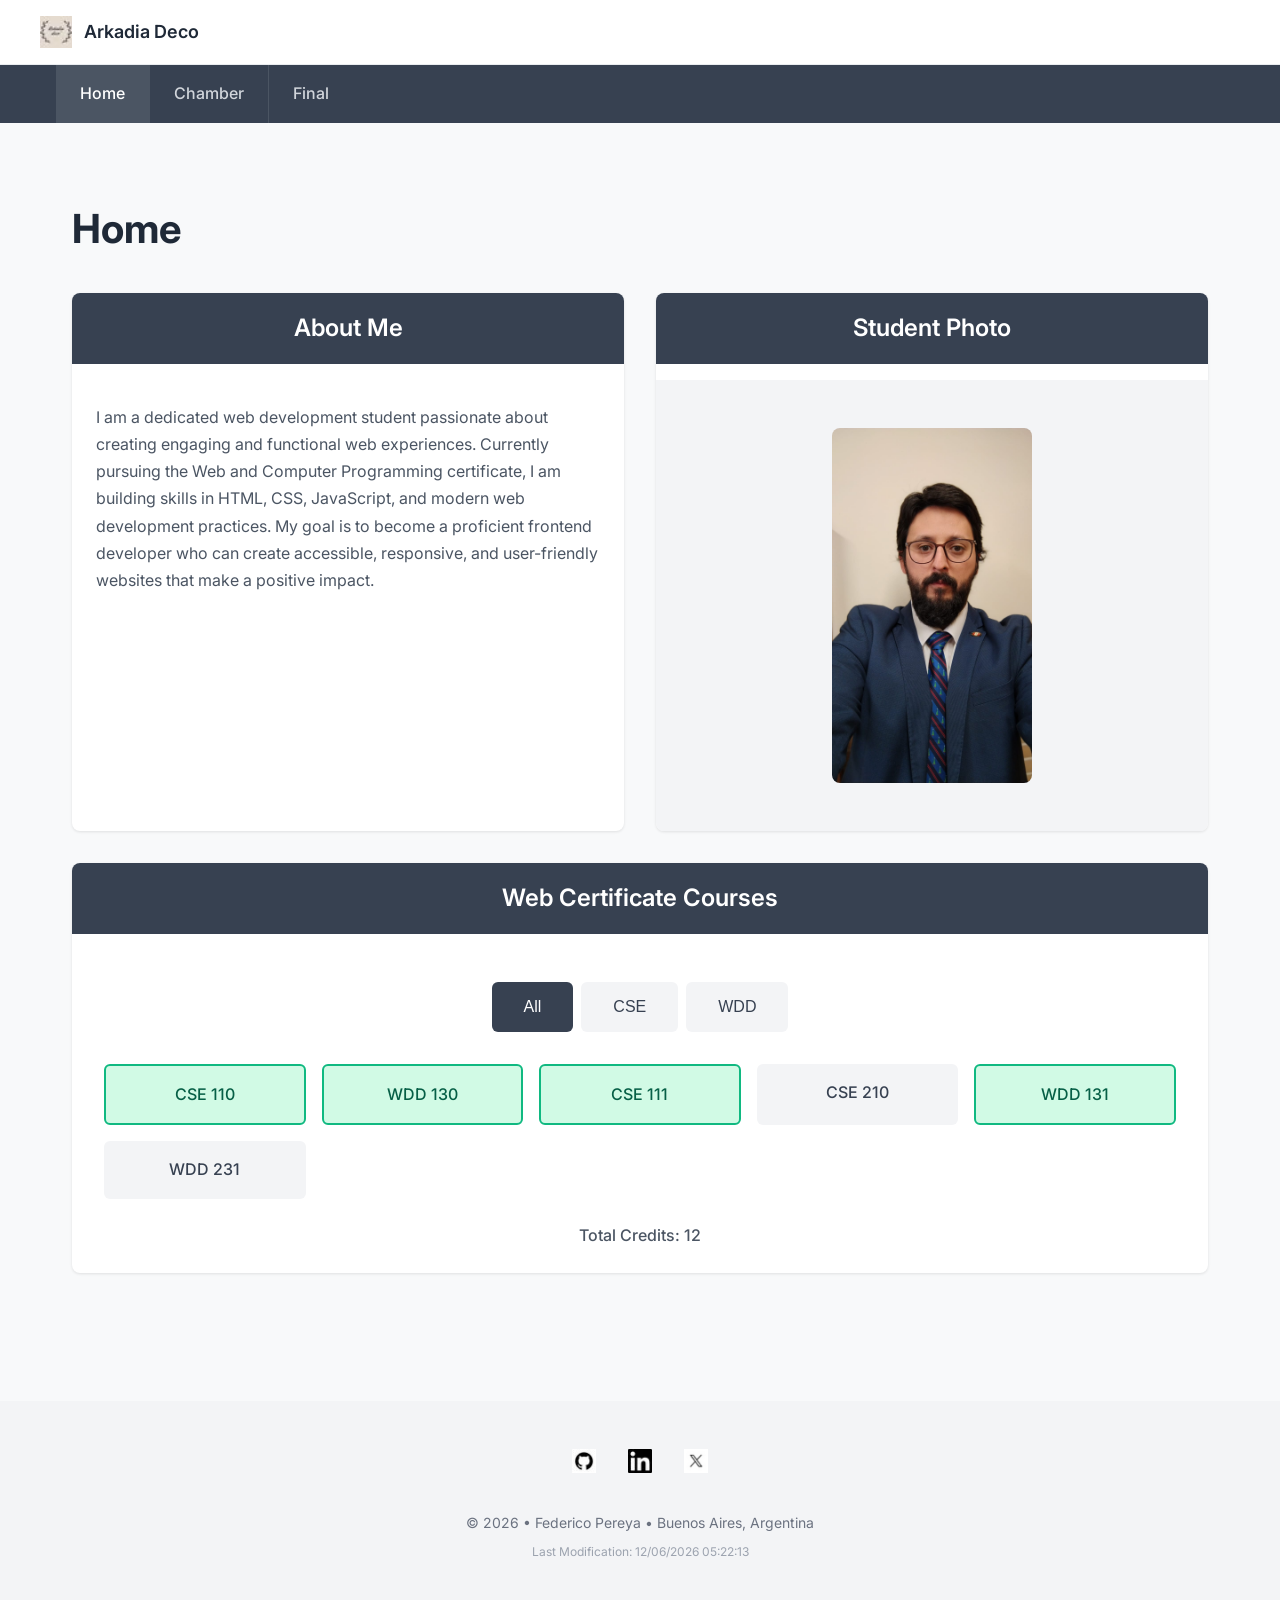
==== index.html @ 5ad60523 "W01 Assignment: Course Home Page" ====
<!DOCTYPE html>
<html lang="en">
<head>
    <meta charset="UTF-8">
    <meta name="viewport" content="width=device-width, initial-scale=1.0">
    <title>WDD231 - Web Frontend Development - Course Homepage</title>
    <meta name="description" content="Course homepage for WDD231 Web Frontend Development featuring course assignments, projects, and student information.">
    <meta name="author" content="Your Name">
    <link rel="preconnect" href="https://fonts.googleapis.com">
    <link rel="preconnect" href="https://fonts.gstatic.com" crossorigin>
    <link href="https://fonts.googleapis.com/css2?family=Inter:wght@300;400;500;600;700&display=swap" rel="stylesheet">
    <link rel="stylesheet" href="styles/normalize.css">
    <link rel="stylesheet" href="styles/small.css">
    <link rel="stylesheet" href="styles/larger.css">
    <script src="scripts/navigation.js" defer></script>
    <script src="scripts/date.js" defer></script>
    <script src="scripts/course.js" defer></script>
</head>
<body>
    <header>
        <div class="header-content">
            <div class="logo-section">
                <img src="images/arkadia-icon.jpg" alt="Site Logo" class="logo">
                <span class="site-name">Arkadia Deco</span>
            </div>
            <button class="hamburger" id="hamburger" aria-label="Toggle navigation">
                <span></span>
                <span></span>
                <span></span>
            </button>
        </div>
    </header>

    <nav id="navigation">
        <ul>
            <li><a href="#" class="active">Home</a></li>
            <li><a href="#">Chamber</a></li>
            <li><a href="#">Final</a></li>
        </ul>
    </nav>

    <main>
        <h1>Home</h1>
        
        <div class="content-grid">
            <section class="about-section">
                <h2>About Me</h2>
                <p>I am a dedicated web development student passionate about creating engaging and functional web experiences. Currently pursuing the Web and Computer Programming certificate, I am building skills in HTML, CSS, JavaScript, and modern web development practices. My goal is to become a proficient frontend developer who can create accessible, responsive, and user-friendly websites that make a positive impact.</p>
            </section>

            <section class="photo-section">
                <h2>Student Photo</h2>
                <div class="photo-placeholder">
                    <img src="images/student-photo.jpg" alt="Student Photo" class="student-photo">
                </div>
            </section>
        </div>

        <section class="certificate-section">
            <h2>Web Certificate Courses</h2>
            <div class="filter-buttons">
                <button class="filter-btn active" data-filter="all">All</button>
                <button class="filter-btn" data-filter="CSE">CSE</button>
                <button class="filter-btn" data-filter="WDD">WDD</button>
            </div>
            <div id="course-container" class="course-grid">
                
            </div>
            <p class="credits-total">Total Credits: <span id="total-credits">0</span></p>
        </section>
    </main>

    <footer>
        <div class="social-links">
            <a href="https://github.com/fedepereyra89/wdd231" target="_blank" aria-label="GitHub">
                <img src="images/github-icon.jpg" alt="GitHub" class="social-icon">
            </a>
            <a href="https://www.linkedin.com/in/federico-pereyra-05a91682/" target="_blank" aria-label="LinkedIn">
                <img src="images/linkedin-icon.jpg" alt="LinkedIn" class="social-icon">
            </a>
            <a href="https://x.com/home" target="_blank" aria-label="Twitter">
                <img src="images/twitter-icon.png" alt="Twitter" class="social-icon">
            </a>
        </div>
        <p id="copyright">© <span id="current-year"></span> • Federico Pereya • Buenos Aires, Argentina</p>
        <p id="lastModified"></p>
    </footer>
</body>
</html>
---- styles/small.css ----
/* Small Screen Styles (Mobile First) */

* {
    box-sizing: border-box;
}

body {
    font-family: 'Inter', sans-serif;
    line-height: 1.6;
    color: #333;
    background-color: #f8f9fa;
    margin: 0;
    padding: 0;
}

/* Header Styles */
header {
    background-color: #fff;
    border-bottom: 1px solid #e9ecef;
    padding: 1rem;
    position: sticky;
    top: 0;
    z-index: 1000;
}

.header-content {
    display: flex;
    justify-content: space-between;
    align-items: center;
    max-width: 1200px;
    margin: 0 auto;
}

.logo-section {
    display: flex;
    align-items: center;
    gap: 0.75rem;
}

.logo {
    width: 32px;
    height: 32px;
    color: #4f46e5;
}

.site-name {
    font-weight: 600;
    font-size: 1.125rem;
    color: #1f2937;
}

/* Hamburger Menu */
.hamburger {
    display: flex;
    flex-direction: column;
    background: none;
    border: none;
    cursor: pointer;
    padding: 0.5rem;
    gap: 0.25rem;
}

.hamburger span {
    width: 25px;
    height: 3px;
    background-color: #374151;
    transition: all 0.3s ease;
}

.hamburger.active span:nth-child(1) {
    transform: rotate(45deg) translate(5px, 5px);
}

.hamburger.active span:nth-child(2) {
    opacity: 0;
}

.hamburger.active span:nth-child(3) {
    transform: rotate(-45deg) translate(7px, -6px);
}

/* Navigation Styles */
nav {
    background-color: #374151;
    max-height: 0;
    overflow: hidden;
    transition: max-height 0.3s ease;
}

nav.open {
    max-height: 200px;
}

nav ul {
    list-style: none;
    margin: 0;
    padding: 0;
}

nav li {
    border-bottom: 1px solid #4b5563;
}

nav li:last-child {
    border-bottom: none;
}

nav a {
    display: block;
    color: #d1d5db;
    text-decoration: none;
    padding: 1rem;
    font-weight: 500;
    transition: all 0.3s ease;
}

nav a:hover,
nav a.active {
    background-color: #4b5563;
    color: #fff;
}

/* Main Content */
main {
    max-width: 1200px;
    margin: 0 auto;
    padding: 2rem 1rem;
}

h1 {
    font-size: 2rem;
    font-weight: 700;
    color: #1f2937;
    margin-bottom: 2rem;
    text-align: center;
}

h2 {
    font-size: 1.5rem;
    font-weight: 600;
    color: #374151;
    margin-bottom: 1rem;
    text-align: center;
    background-color: #374151;
    color: #fff;
    padding: 1rem;
    margin: 0 0 1rem 0;
}

/* Content Grid */
.content-grid {
    display: block;
}

/* Section Styles */
section {
    background-color: #fff;
    border-radius: 8px;
    box-shadow: 0 1px 3px rgba(0, 0, 0, 0.1);
    margin-bottom: 2rem;
    overflow: hidden;
}

.about-section p {
    padding: 1.5rem;
    margin: 0;
    color: #4b5563;
    line-height: 1.7;
}

/* Photo Section */
.photo-section {
    text-align: center;
}

.photo-placeholder {
    padding: 3rem 1.5rem;
    display: flex;
    justify-content: center;
    align-items: center;
    background-color: #f3f4f6;
    color: #9ca3af;
}

.student-photo {
    max-width: 200px;
    height: auto;
    border-radius: 8px;
}

/* Certificate Section */
.certificate-section {
    padding-bottom: 1.5rem;
}

.filter-buttons {
    display: flex;
    gap: 0.5rem;
    padding: 1.5rem;
    justify-content: center;
}

.filter-btn {
    background-color: #f3f4f6;
    border: none;
    padding: 0.75rem 1.5rem;
    border-radius: 6px;
    font-weight: 500;
    cursor: pointer;
    transition: all 0.3s ease;
    color: #374151;
}

.filter-btn:hover {
    background-color: #e5e7eb;
}

.filter-btn.active {
    background-color: #374151;
    color: #fff;
}

/* Course Grid */
.course-grid {
    display: grid;
    grid-template-columns: 1fr;
    gap: 0.75rem;
    padding: 0 1.5rem;
    margin-bottom: 1.5rem;
}

.course-card {
    background-color: #f3f4f6;
    padding: 1rem;
    border-radius: 6px;
    text-align: center;
    font-weight: 500;
    color: #374151;
    transition: all 0.3s ease;
    cursor: pointer;
}

.course-card:hover {
    background-color: #e5e7eb;
    transform: translateY(-2px);
}

.course-card.completed {
    background-color: #d1fae5;
    color: #065f46;
    border: 2px solid #10b981;
}

.course-card.completed:hover {
    background-color: #a7f3d0;
}

.credits-total {
    text-align: center;
    font-weight: 500;
    color: #4b5563;
    margin: 0;
    padding: 0 1.5rem;
}

/* Footer */
footer {
    background-color: #f3f4f6;
    padding: 2rem 1rem;
    text-align: center;
    margin-top: 3rem;
}

.social-links {
    display: flex;
    justify-content: center;
    gap: 1.5rem;
    margin-bottom: 1.5rem;
}

.social-icon {
    width: 24px;
    height: 24px;
    transition: opacity 0.3s ease;
}

.social-links a:hover .social-icon {
    opacity: 0.7;
}

footer p {
    margin: 0.5rem 0;
    color: #6b7280;
    font-size: 0.875rem;
}

#lastModified {
    font-size: 0.75rem;
    color: #9ca3af;
}
---- styles/larger.css ----
/* Large Screen Styles */

@media (min-width: 768px) {
    /* Header adjustments for larger screens */
    .hamburger {
        display: none;
    }

    /* Navigation - horizontal layout */
    nav {
        background-color: #374151;
        max-height: none;
        overflow: visible;
    }

    nav ul {
        display: flex;
        max-width: 1200px;
        margin: 0 auto;
        padding: 0 1rem;
    }

    nav li {
        border-bottom: none;
        border-right: 1px solid #4b5563;
    }

    nav li:last-child {
        border-right: none;
    }

    nav a {
        padding: 1rem 1.5rem;
        white-space: nowrap;
    }

    /* Main content grid layout */
    main {
        padding: 3rem 2rem;
    }

    h1 {
        font-size: 2.5rem;
        text-align: left;
    }

    /* Two-column layout for about and photo sections */
    .content-grid {
        display: grid;
        grid-template-columns: 1fr 1fr;
        gap: 2rem;
        margin-bottom: 2rem;
    }

    .about-section,
    .photo-section {
        margin-bottom: 0;
    }

    /* Course grid - multiple columns */
    .course-grid {
        grid-template-columns: repeat(auto-fit, minmax(200px, 1fr));
        gap: 1rem;
        padding: 0 2rem;
    }

    .filter-buttons {
        padding: 2rem;
    }

    .filter-btn {
        padding: 1rem 2rem;
        font-size: 1rem;
    }

    /* Footer improvements */
    footer {
        padding: 3rem 2rem;
    }

    .social-links {
        gap: 2rem;
        margin-bottom: 2rem;
    }
}
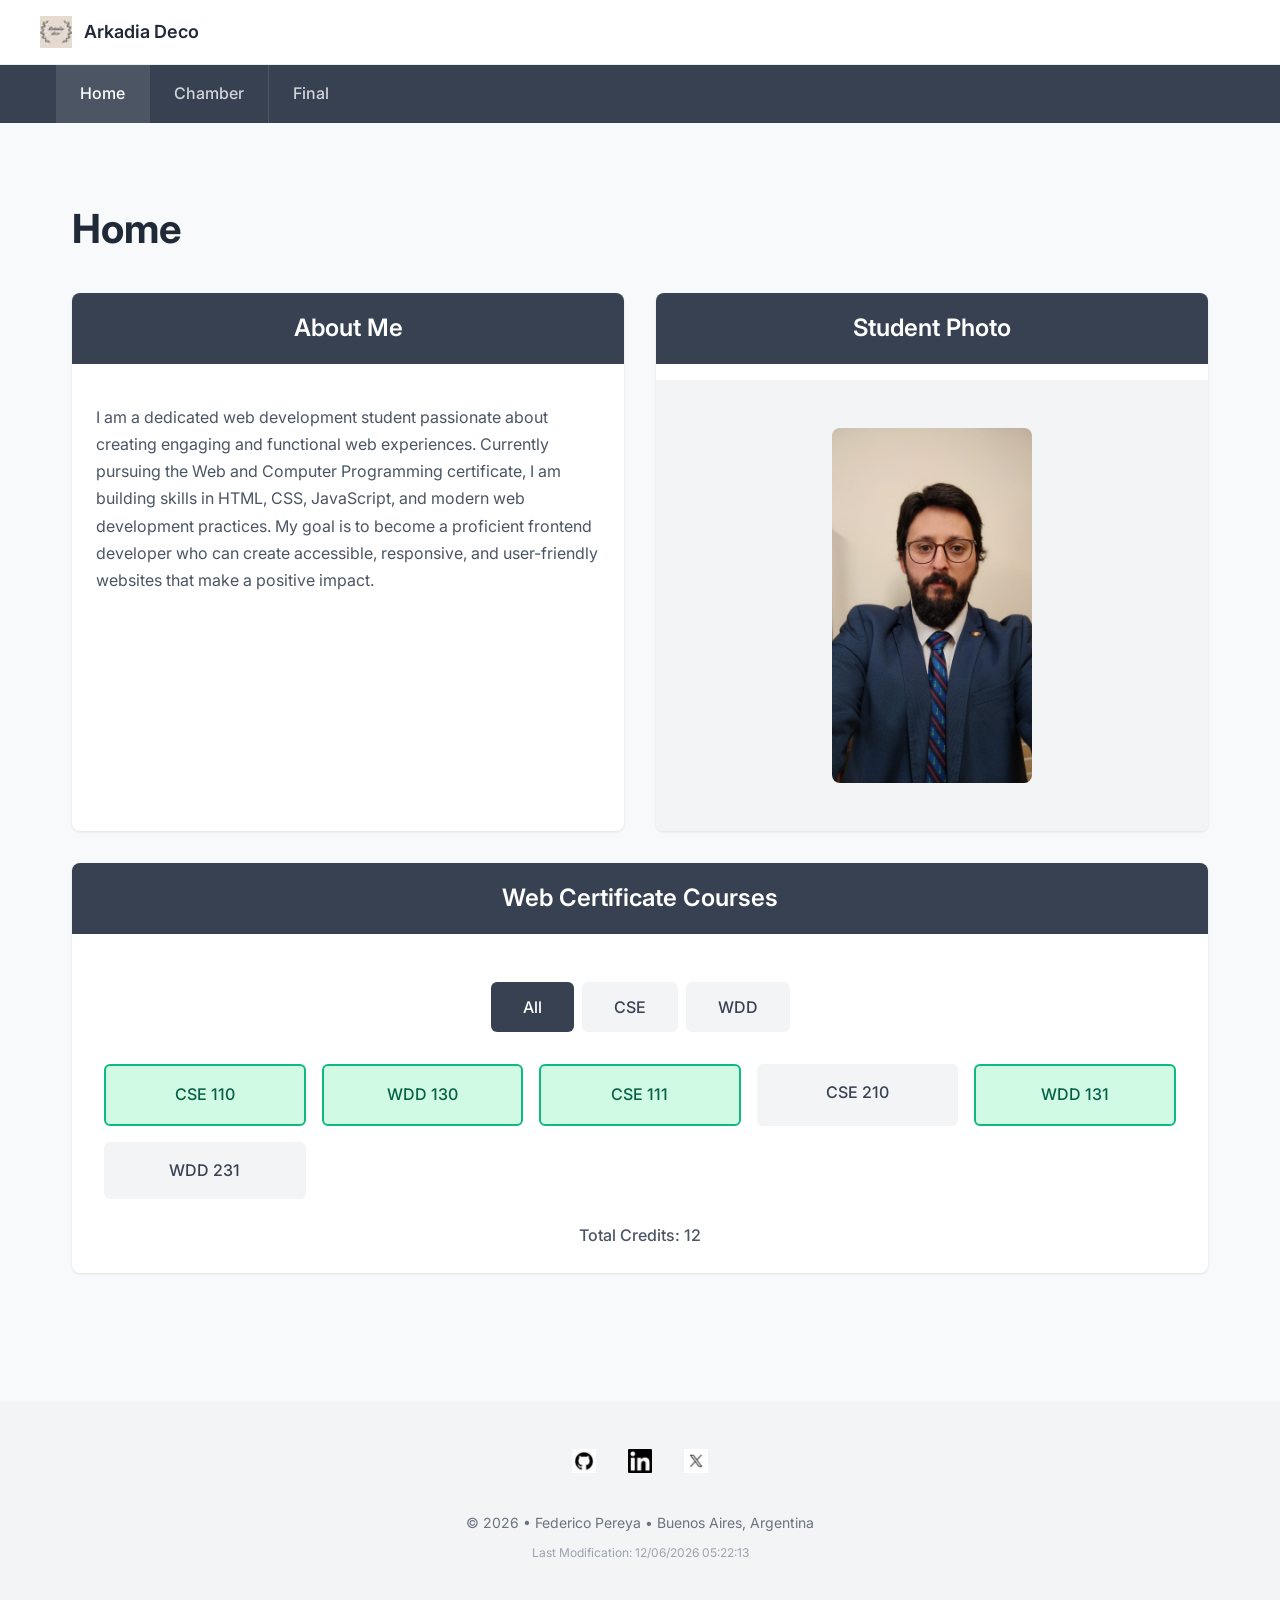
==== commit 9a94b956: "agregué el favicon" ====
--- a/index.html
+++ b/index.html
@@ -12,9 +12,11 @@
     <link rel="stylesheet" href="styles/normalize.css">
     <link rel="stylesheet" href="styles/small.css">
     <link rel="stylesheet" href="styles/larger.css">
+    <link rel="icon" href="images/favicon.ico">
     <script src="scripts/navigation.js" defer></script>
     <script src="scripts/date.js" defer></script>
     <script src="scripts/course.js" defer></script>
+
 </head>
 <body>
     <header>
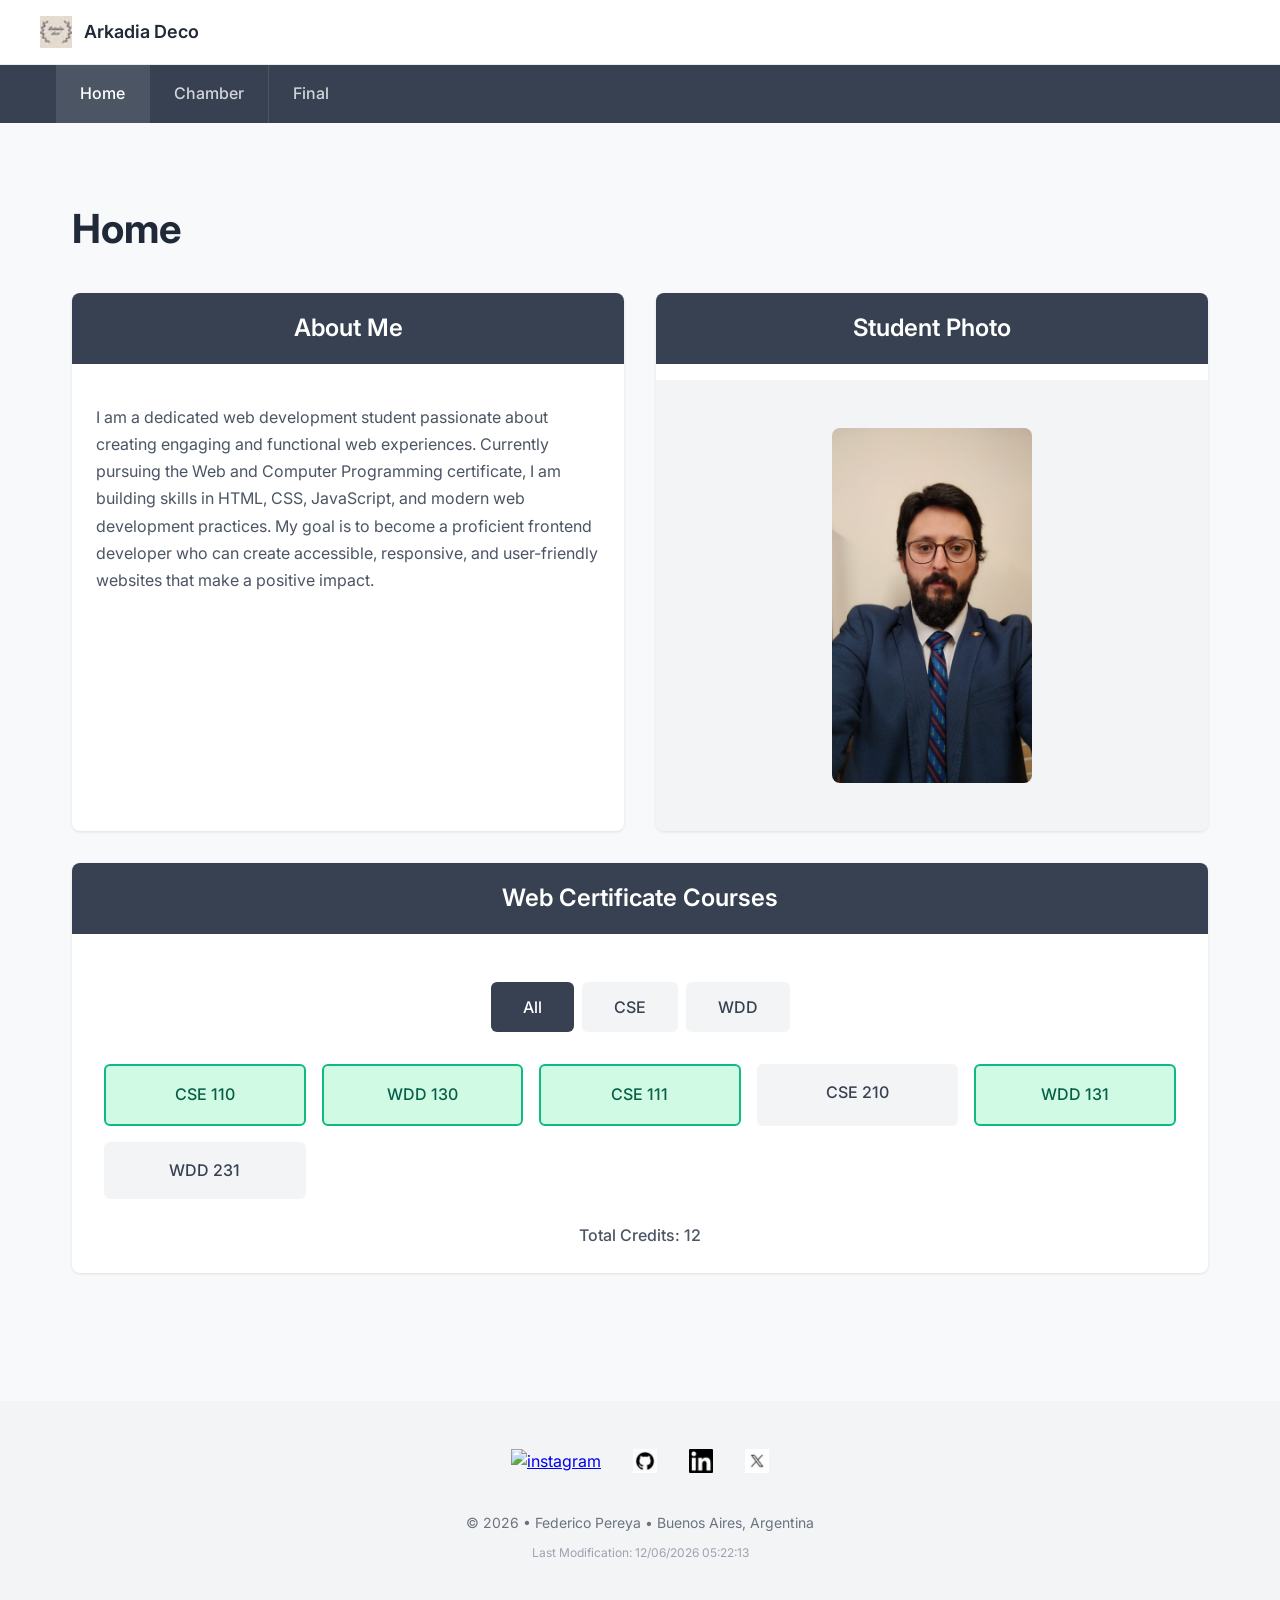
==== commit a7386d32: "W02 Learning Activity: Social Media Meta" ====
--- a/index.html
+++ b/index.html
@@ -74,6 +74,9 @@
 
     <footer>
         <div class="social-links">
+            <a href="https://www.instagram.com/arkadia.homedeco/" target="_blank" aria-label="instagram">
+                <img src="images/instagram-icon.png" alt="instagram" class="social-icon">
+            </a>    
             <a href="https://github.com/fedepereyra89/wdd231" target="_blank" aria-label="GitHub">
                 <img src="images/github-icon.jpg" alt="GitHub" class="social-icon">
             </a>
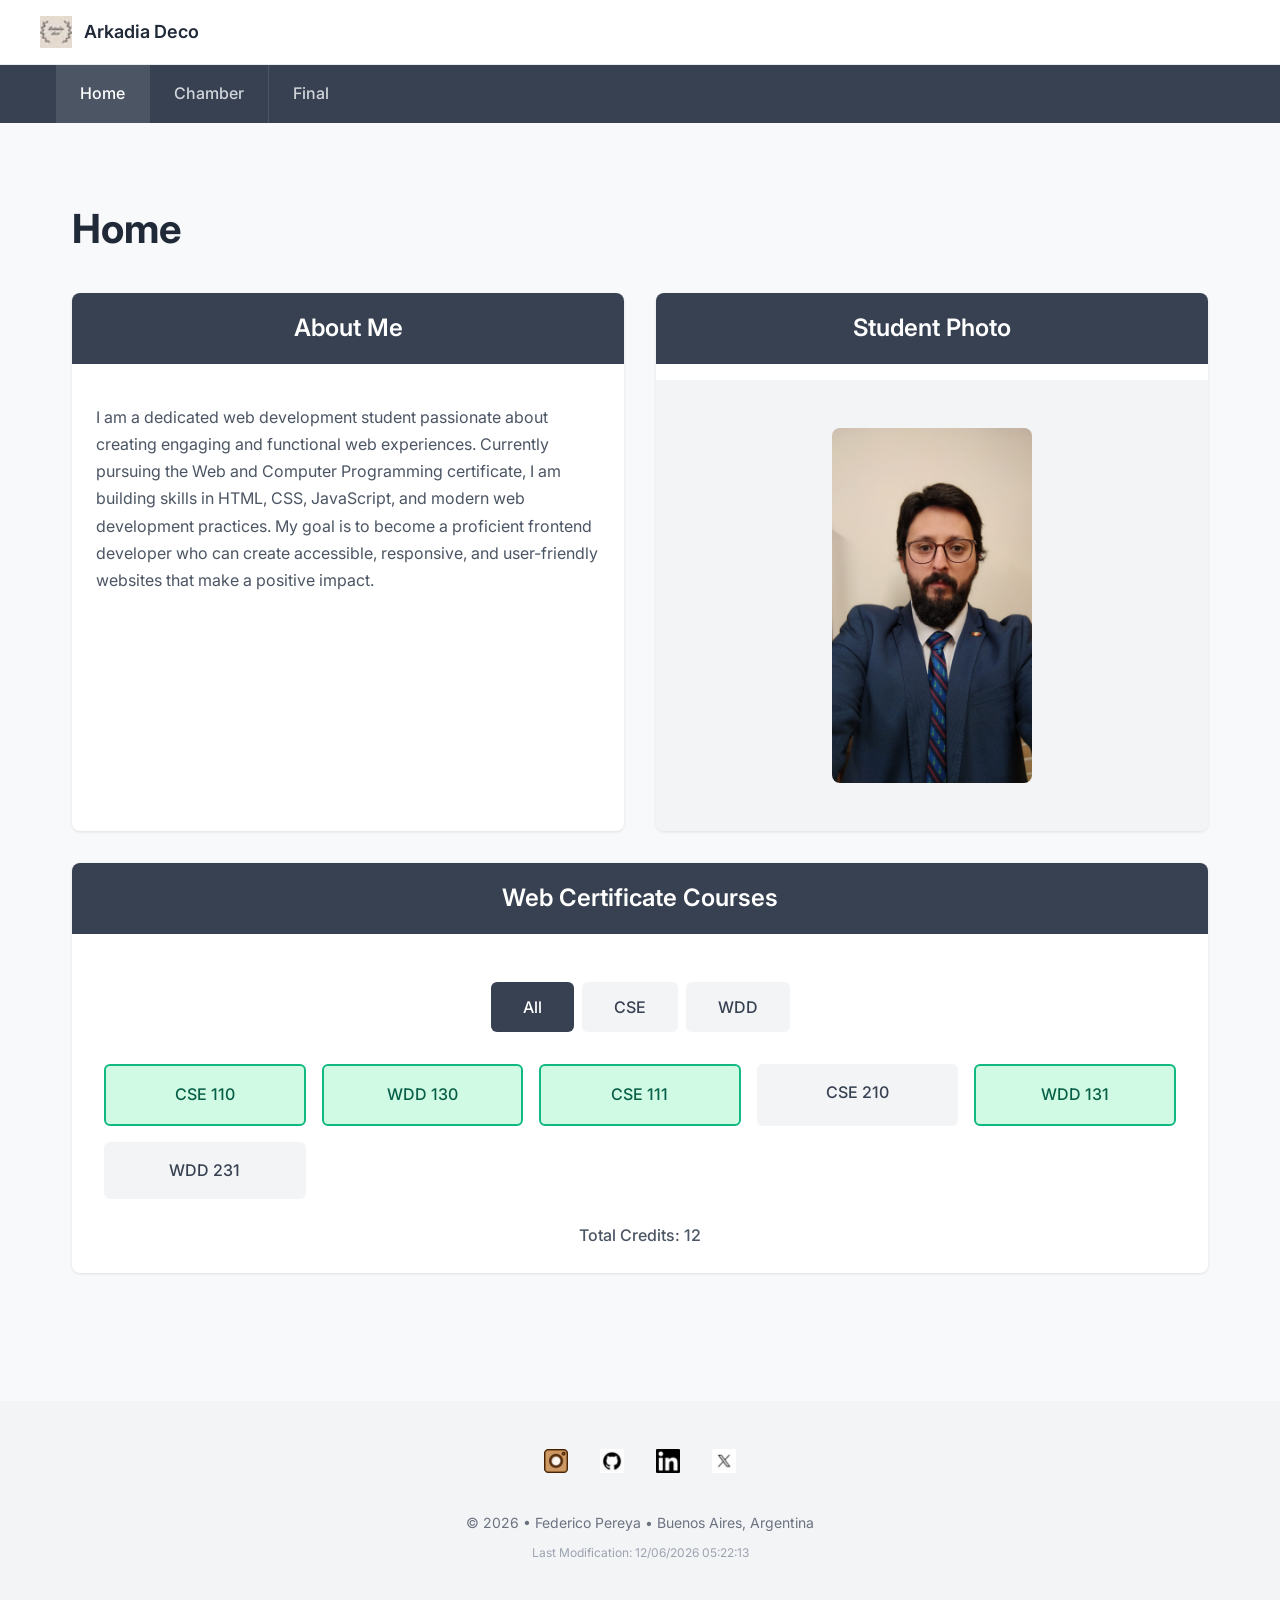
==== commit 8eba4b95: "W02 Assignment: Chamber Directory Page" ====
--- a/index.html
+++ b/index.html
@@ -36,7 +36,7 @@
     <nav id="navigation">
         <ul>
             <li><a href="#" class="active">Home</a></li>
-            <li><a href="#">Chamber</a></li>
+            <li><a href="chamber/directory.html">Chamber</a></li>
             <li><a href="#">Final</a></li>
         </ul>
     </nav>
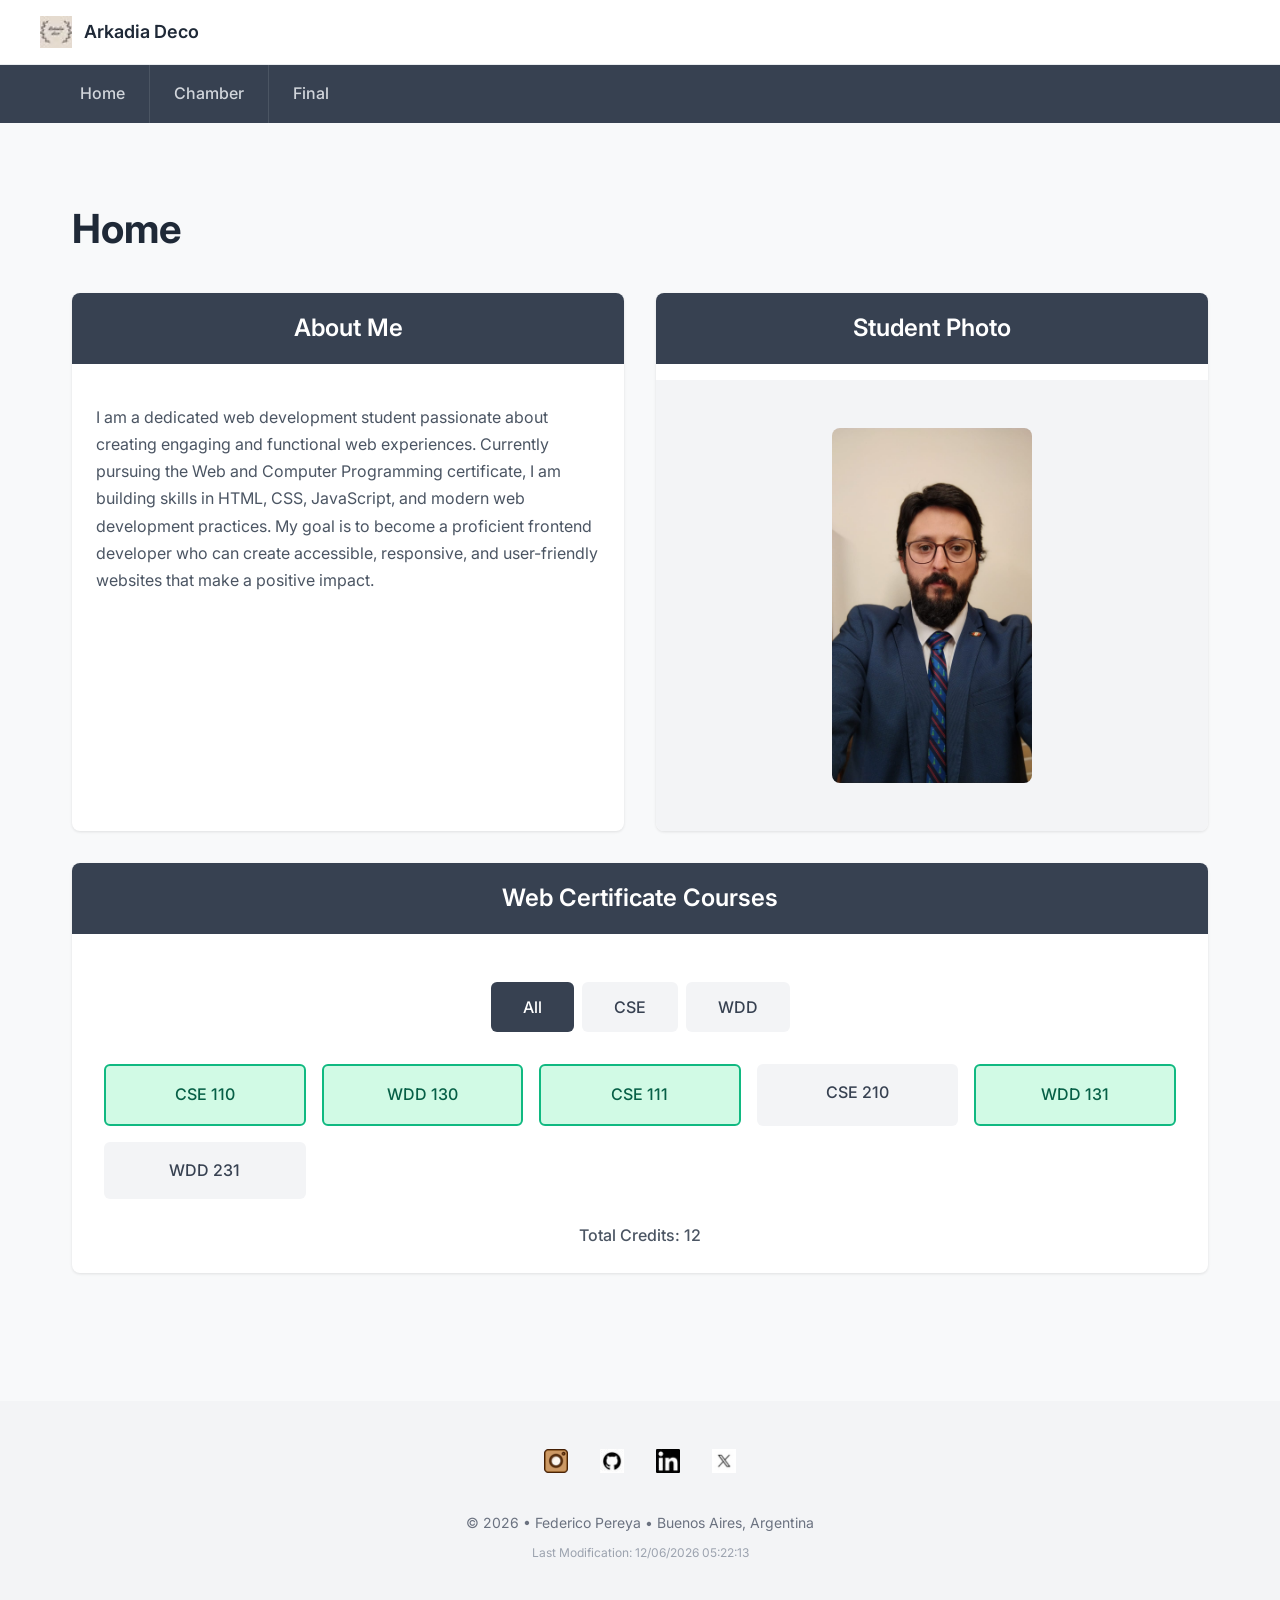
==== commit 912cd6df: "W02 Assignment: Chamber Directory Page" ====
--- a/index.html
+++ b/index.html
@@ -35,7 +35,7 @@
 
     <nav id="navigation">
         <ul>
-            <li><a href="#" class="active">Home</a></li>
+            <li><a href="#" class="index.html">Home</a></li>
             <li><a href="chamber/directory.html">Chamber</a></li>
             <li><a href="#">Final</a></li>
         </ul>
